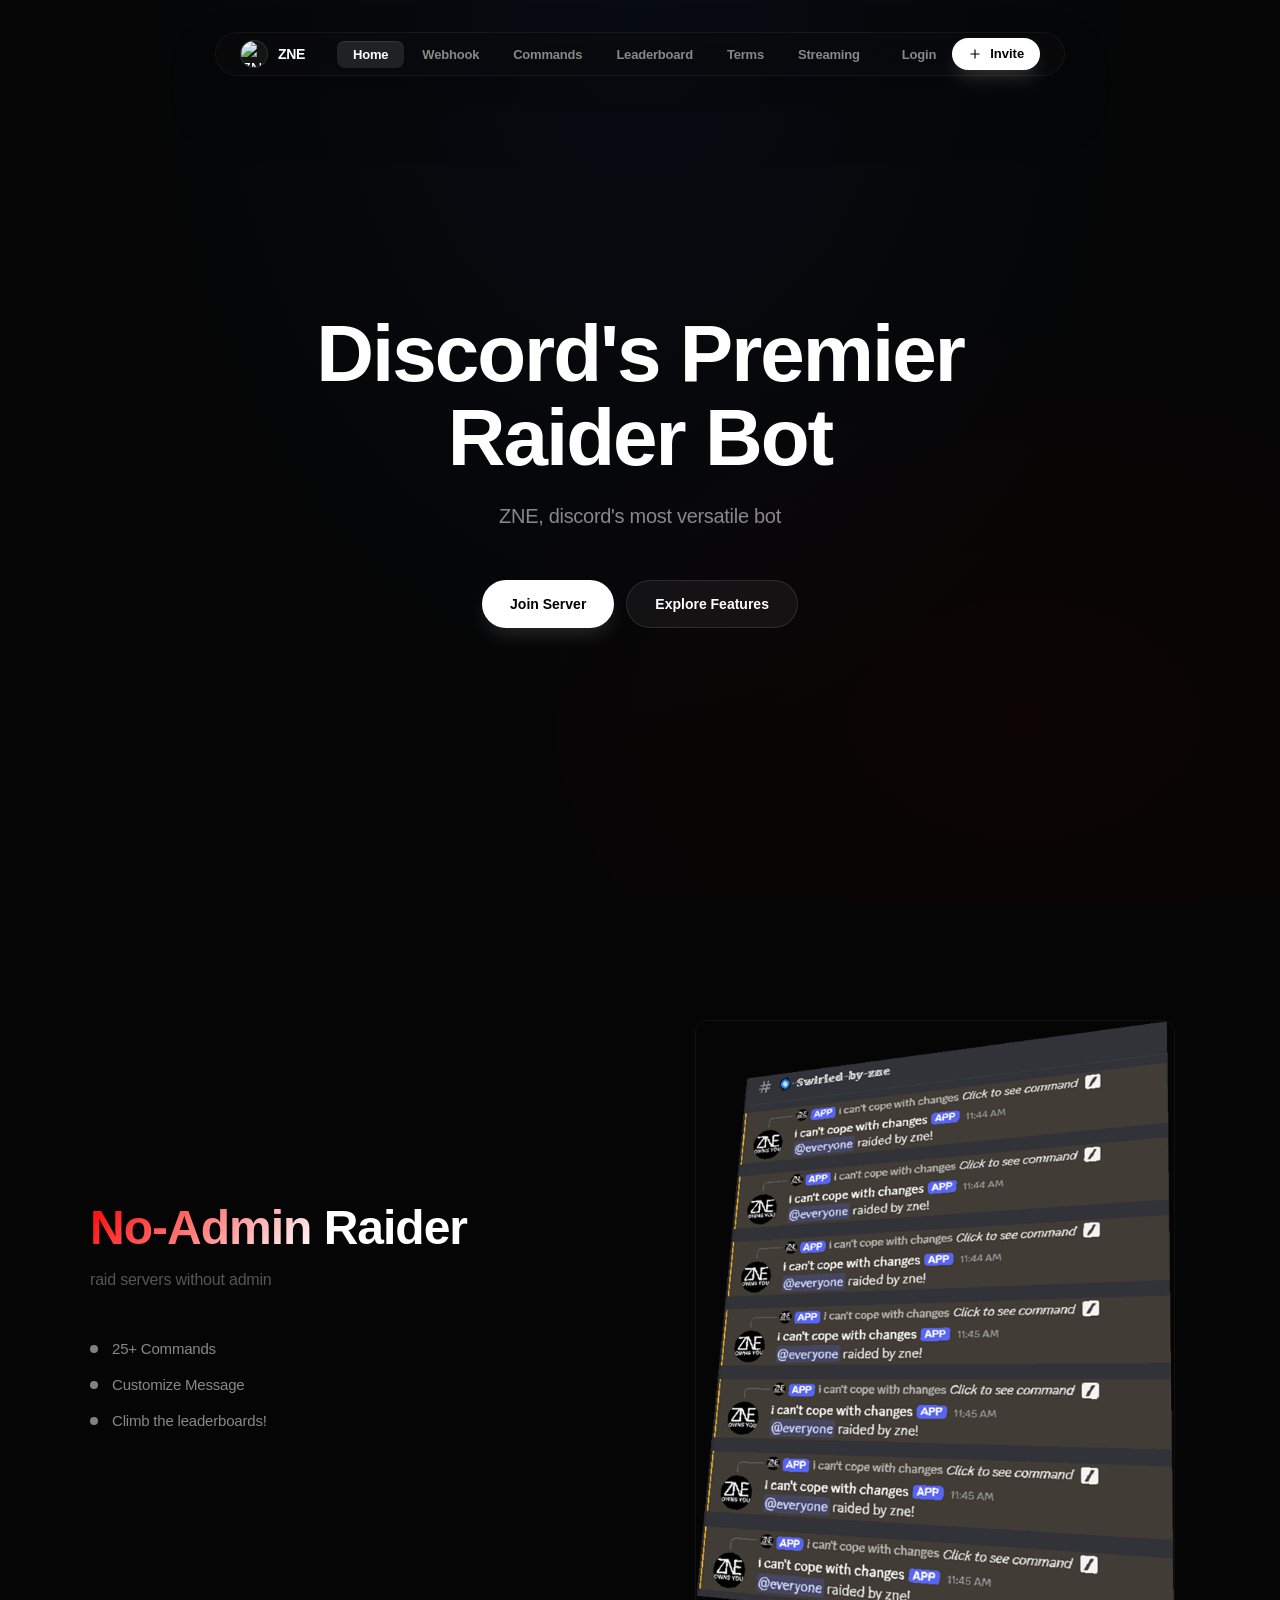
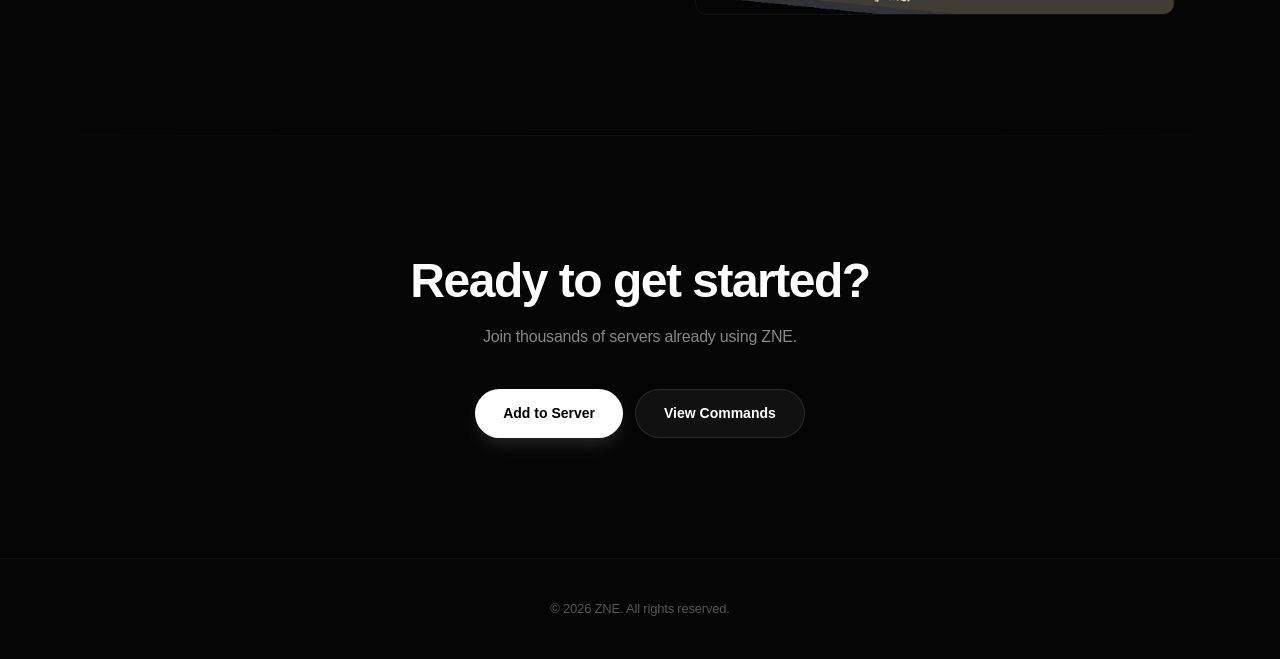
==== index.html @ 99c7ab7b "init" ====
<!DOCTYPE html>
<html lang="en">
<head>
    <meta charset="UTF-8">
    <meta name="viewport" content="width=device-width, initial-scale=1.0">
    <title>ZNE - Discord's Premier Raider Bot</title>
    <link rel="stylesheet" href="styles.css">
    <link rel="icon" href="https://zne.breed.rip/assets/zne_fat.png">
</head>
<body>
    <nav class="navbar" id="navbar">
        <div class="nav-container" id="navContainer">
            <a href="/" class="nav-logo">
                <div class="nav-logo-icon">
                    <img src="https://zne.breed.rip/assets/zne.png" alt="ZNE">
                </div>
                <span class="nav-logo-text">ZNE</span>
            </a>
            <ul class="nav-menu" id="navMenu">
                <li class="nav-item">
                    <a href="/" class="nav-link active" data-page="home">Home</a>
                </li>
                <li class="nav-item">
                    <a href="/webhook" class="nav-link" data-page="webhook">Webhook</a>
                </li>
                <li class="nav-item">
                    <a href="/commands" class="nav-link" data-page="commands">Commands</a>
                </li>
                <li class="nav-item">
                    <a href="/leaderboard" class="nav-link" data-page="leaderboard">Leaderboard</a>
                </li>
                <li class="nav-item">
                    <a href="/tos" class="nav-link" data-page="tos">Terms</a>
                </li>
                <li class="nav-item">
                    <a href="/streaming" class="nav-link" data-page="streaming">Streaming</a>
                </li>
                <div class="nav-actions">
                    <button class="nav-login">Login</button>
                    <a href="https://discord.gg/U5q7SnGnet" target="_blank" rel="noopener noreferrer" class="nav-invite">
                        <svg viewBox="0 0 24 24" fill="none" stroke="currentColor" stroke-width="2" stroke-linecap="round" stroke-linejoin="round" width="14" height="14">
                            <line x1="12" y1="5" x2="12" y2="19"></line>
                            <line x1="5" y1="12" x2="19" y2="12"></line>
                        </svg>
                        Invite
                    </a>
                </div>
            </ul>
            <button class="nav-toggle" id="navToggle" aria-label="Toggle navigation">
                <svg viewBox="0 0 24 24" fill="none" stroke="currentColor" stroke-width="2" stroke-linecap="round" stroke-linejoin="round" width="20" height="20">
                    <line x1="3" y1="12" x2="21" y2="12"></line>
                    <line x1="3" y1="6" x2="21" y2="6"></line>
                    <line x1="3" y1="18" x2="21" y2="18"></line>
                </svg>
            </button>
        </div>
    </nav>

    <main>
        <section class="hero" id="hero">
            <div class="hero-content">
                <h1 class="hero-title">Discord's Premier Raider Bot</h1>
                <p class="hero-subtitle">ZNE, discord's most versatile bot</p>
                <div class="hero-buttons">
                    <a href="https://discord.gg/U5q7SnGnet" target="_blank" rel="noopener noreferrer" class="btn btn-primary">
                        Join Server
                    </a>
                    <a href="/commands" class="btn btn-secondary">Explore Features</a>
                </div>
            </div>
        </section>

        <section class="features" id="features">
            <div class="features-container">
                <div class="features-left">
                    <h2 class="features-title">
                        <span class="gradient-text">No-Admin</span> Raider
                    </h2>
                    <p class="features-subtext">raid servers without admin</p>
                    <ul class="features-list">
                        <li class="features-list-item">
                            <span class="feature-icon"></span>
                            <span class="feature-text">25+ Commands</span>
                        </li>
                        <li class="features-list-item">
                            <span class="feature-icon"></span>
                            <span class="feature-text">Customize Message</span>
                        </li>
                        <li class="features-list-item">
                            <span class="feature-icon"></span>
                            <span class="feature-text">Climb the leaderboards!</span>
                        </li>
                    </ul>
                </div>
                <div class="features-right">
                    <div class="features-image-wrapper">
                        <img src="/assets/noadmin.png" alt="No-Admin Raider Feature" class="features-image">
                    </div>
                </div>
            </div>
        </section>

        <section class="ready" id="ready">
            <div class="ready-container">
                <h2 class="ready-title">Ready to get started?</h2>
                <p class="ready-subtitle">Join thousands of servers already using ZNE.</p>
                <div class="ready-buttons">
                    <a href="https://discord.gg/U5q7SnGnet" target="_blank" rel="noopener noreferrer" class="btn btn-primary">
                        Add to Server
                    </a>
                    <a href="/commands" class="btn btn-secondary">View Commands</a>
                </div>
            </div>
        </section>
    </main>

    <footer class="footer">
        <p>&copy; 2026 ZNE. All rights reserved.</p>
    </footer>

    <script src="script.js"></script>
</body>
</html>
---- styles.css ----
/* ==========================================
   ZNE Website - Dark Theme (breed.rip style)
   ========================================== */

/* CSS Variables */
:root {
    --color-bg-primary: #050505;
    --color-bg-secondary: #0a0a0a;
    --color-bg-tertiary: #111111;
    --color-text-primary: #ffffff;
    --color-text-secondary: #888888;
    --color-text-muted: #555555;
    --color-accent-blue: #2f6feb;
    --color-accent-blue-hover: #4a8bf5;
    --color-accent-red: #ff0000;
    --color-border: rgba(255, 255, 255, 0.05);
    --font-family: -apple-system, BlinkMacSystemFont, 'Segoe UI', Roboto, Helvetica, Arial, sans-serif;
    --nav-height: 44px;
    --transition-fast: 0.15s ease;
    --transition-normal: 0.3s ease;
    --transition-slow: 0.5s cubic-bezier(0.23, 1, 0.32, 1);
}

/* Reset & Base */
*,
*::before,
*::after {
    margin: 0;
    padding: 0;
    box-sizing: border-box;
}

html {
    scroll-behavior: smooth;
    font-size: 16px;
}

body {
    font-family: var(--font-family);
    background-color: var(--color-bg-primary);
    color: var(--color-text-primary);
    line-height: 1.6;
    min-height: 100vh;
    overflow-x: hidden;
}

a {
    text-decoration: none;
    color: inherit;
}

ul {
    list-style: none;
}

img {
    max-width: 100%;
    height: auto;
    display: block;
}

/* ==========================================
   Navigation Bar - Floating Pill
   ========================================== */

.navbar {
    position: fixed;
    top: 32px;
    left: 0;
    right: 0;
    z-index: 1000;
    display: flex;
    justify-content: center;
    padding: 0 24px;
    pointer-events: none;
}

.nav-container {
    pointer-events: auto;
    display: flex;
    align-items: center;
    background: rgba(10, 10, 10, 0.6);
    backdrop-filter: blur(32px) saturate(180%);
    -webkit-backdrop-filter: blur(32px) saturate(180%);
    border: 1px solid rgba(255, 255, 255, 0.05);
    border-radius: 9999px;
    padding: 8px 24px;
    height: var(--nav-height);
    box-shadow: 0 30px 60px -15px rgba(0, 0, 0, 0.7);
    transition: all var(--transition-slow);
    width: fit-content;
}

.nav-container.scrolled {
    background: rgba(10, 10, 10, 0.8);
    box-shadow: 0 30px 60px -10px rgba(0, 0, 0, 0.8);
}

.nav-logo {
    display: flex;
    align-items: center;
    gap: 10px;
    margin-right: 32px;
    transition: transform var(--transition-fast);
}

.nav-logo:active {
    transform: scale(0.95);
}

.nav-logo-icon {
    width: 28px;
    height: 28px;
    border-radius: 50%;
    overflow: hidden;
    background: rgba(255, 255, 255, 0.05);
    display: flex;
    align-items: center;
    justify-content: center;
    border: 1px solid rgba(255, 255, 255, 0.1);
}

.nav-logo-icon img {
    width: 100%;
    height: 100%;
    object-fit: cover;
}

.nav-logo-text {
    font-size: 14px;
    font-weight: 900;
    color: var(--color-text-primary);
    letter-spacing: -0.3px;
}

.nav-menu {
    display: flex;
    align-items: center;
    gap: 2px;
}

.nav-link {
    padding: 6px 16px;
    font-size: 13px;
    font-weight: 700;
    letter-spacing: -0.2px;
    color: var(--color-text-secondary);
    border-radius: 8px;
    transition: all var(--transition-normal);
}

.nav-link:hover {
    color: var(--color-text-primary);
    background: rgba(255, 255, 255, 0.03);
}

.nav-link.active {
    color: var(--color-text-primary);
    background: rgba(255, 255, 255, 0.1);
    box-shadow: inset 0 1px 1px rgba(255, 255, 255, 0.1);
}

.nav-actions {
    display: flex;
    align-items: center;
    gap: 16px;
    margin-left: 24px;
}

.nav-login {
    font-size: 13px;
    font-weight: 700;
    letter-spacing: -0.2px;
    color: var(--color-text-secondary);
    transition: color var(--transition-normal);
    background: none;
    border: none;
    cursor: pointer;
}

.nav-login:hover {
    color: var(--color-text-primary);
}

.nav-invite {
    display: flex;
    align-items: center;
    gap: 8px;
    background: #ffffff;
    color: #000000;
    padding: 6px 16px;
    border-radius: 9999px;
    font-size: 13px;
    font-weight: 900;
    transition: all var(--transition-normal);
    box-shadow: 0 10px 20px -5px rgba(255, 255, 255, 0.2);
}

.nav-invite:hover {
    background: #eeeeee;
}

.nav-invite:active {
    transform: scale(0.95);
}

.nav-toggle {
    display: none;
    background: none;
    border: none;
    cursor: pointer;
    padding: 8px;
    color: var(--color-text-secondary);
    transition: color var(--transition-normal);
}

.nav-toggle:hover {
    color: var(--color-text-primary);
}

/* ==========================================
   Hero Section
   ========================================== */

.hero {
    position: relative;
    min-height: 100vh;
    display: flex;
    align-items: center;
    justify-content: center;
    text-align: center;
    padding: 120px 24px 80px;
    overflow: hidden;
}

.hero::before {
    content: '';
    position: absolute;
    top: 0;
    left: 0;
    right: 0;
    bottom: 0;
    background:
        radial-gradient(ellipse at 50% 0%, rgba(47, 111, 235, 0.06) 0%, transparent 60%),
        radial-gradient(ellipse at 80% 80%, rgba(255, 0, 0, 0.03) 0%, transparent 40%);
    pointer-events: none;
}

.hero-content {
    position: relative;
    z-index: 1;
    max-width: 800px;
}

.hero-title {
    font-size: clamp(2.5rem, 7vw, 5rem);
    font-weight: 900;
    line-height: 1.05;
    letter-spacing: -2px;
    margin-bottom: 20px;
    color: var(--color-text-primary);
}

.hero-subtitle {
    font-size: clamp(1rem, 2.5vw, 1.25rem);
    font-weight: 400;
    color: var(--color-text-secondary);
    margin-bottom: 48px;
    letter-spacing: -0.3px;
}

.hero-buttons {
    display: flex;
    gap: 12px;
    justify-content: center;
    flex-wrap: wrap;
}

/* ==========================================
   Buttons
   ========================================== */

.btn {
    display: inline-flex;
    align-items: center;
    justify-content: center;
    padding: 12px 28px;
    font-size: 14px;
    font-weight: 700;
    border-radius: 9999px;
    cursor: pointer;
    transition: all var(--transition-normal);
    border: none;
    gap: 8px;
}

.btn-primary {
    background: #ffffff;
    color: #000000;
    box-shadow: 0 10px 20px -5px rgba(255, 255, 255, 0.15);
}

.btn-primary:hover {
    background: #eeeeee;
    transform: translateY(-2px);
    box-shadow: 0 14px 28px -5px rgba(255, 255, 255, 0.2);
}

.btn-primary:active {
    transform: scale(0.95);
}

.btn-secondary {
    background: rgba(255, 255, 255, 0.05);
    color: var(--color-text-primary);
    border: 1px solid rgba(255, 255, 255, 0.1);
}

.btn-secondary:hover {
    background: rgba(255, 255, 255, 0.1);
    border-color: rgba(255, 255, 255, 0.15);
    transform: translateY(-2px);
}

.btn-secondary:active {
    transform: scale(0.95);
}

/* ==========================================
   Features Section
   ========================================== */

.features {
    padding: 120px 24px;
    background: var(--color-bg-primary);
    position: relative;
}

.features-container {
    max-width: 1100px;
    margin: 0 auto;
    display: grid;
    grid-template-columns: 1fr 1fr;
    gap: 80px;
    align-items: center;
}

.features-left {
    display: flex;
    flex-direction: column;
    gap: 12px;
}

.features-title {
    font-size: clamp(2rem, 4vw, 3rem);
    font-weight: 900;
    line-height: 1.1;
    letter-spacing: -1px;
    color: var(--color-text-primary);
}

.gradient-text {
    background: linear-gradient(135deg, #ff0000 0%, #ffffff 100%);
    -webkit-background-clip: text;
    -webkit-text-fill-color: transparent;
    background-clip: text;
}

.features-subtext {
    font-size: 16px;
    color: var(--color-text-muted);
    margin-bottom: 16px;
    letter-spacing: -0.2px;
}

.features-list {
    display: flex;
    flex-direction: column;
    gap: 12px;
    margin-top: 16px;
}

.features-list-item {
    display: flex;
    align-items: center;
    gap: 14px;
}

.feature-icon {
    width: 8px;
    height: 8px;
    min-width: 8px;
    border-radius: 50%;
    background: var(--color-text-primary);
    opacity: 0.5;
}

.feature-text {
    font-size: 15px;
    font-weight: 500;
    color: var(--color-text-secondary);
    letter-spacing: -0.2px;
}

.features-right {
    display: flex;
    justify-content: center;
    align-items: center;
}

.features-image-wrapper {
    width: 100%;
    max-width: 480px;
    border-radius: 12px;
    overflow: hidden;
    border: 1px solid rgba(255, 255, 255, 0.05);
    transition: transform var(--transition-normal);
}

.features-image-wrapper:hover {
    transform: scale(1.02);
}

.features-image {
    width: 100%;
    height: auto;
    display: block;
}

/* ==========================================
   Ready Section
   ========================================== */

.ready {
    padding: 120px 24px;
    background: var(--color-bg-primary);
    position: relative;
    text-align: center;
}

.ready::before {
    content: '';
    position: absolute;
    top: 0;
    left: 0;
    right: 0;
    height: 1px;
    background: linear-gradient(90deg, transparent, rgba(255, 255, 255, 0.05), transparent);
}

.ready-container {
    max-width: 600px;
    margin: 0 auto;
    animation: fadeInUp 0.8s ease 0.6s forwards;
    opacity: 0;
}

.ready-title {
    font-size: clamp(2rem, 5vw, 3rem);
    font-weight: 900;
    line-height: 1.1;
    letter-spacing: -1.5px;
    margin-bottom: 16px;
    color: var(--color-text-primary);
}

.ready-subtitle {
    font-size: 16px;
    color: var(--color-text-secondary);
    margin-bottom: 40px;
    letter-spacing: -0.2px;
}

.ready-buttons {
    display: flex;
    gap: 12px;
    justify-content: center;
    flex-wrap: wrap;
}

/* ==========================================
   Footer
   ========================================== */

.footer {
    padding: 40px 24px;
    text-align: center;
    background: var(--color-bg-primary);
    border-top: 1px solid rgba(255, 255, 255, 0.03);
}

.footer p {
    color: var(--color-text-muted);
    font-size: 13px;
    letter-spacing: -0.2px;
}

/* ==========================================
   Responsive Design
   ========================================== */

@media (max-width: 1024px) {
    .features-container {
        gap: 48px;
    }
}

@media (max-width: 768px) {
    .navbar {
        top: 16px;
        padding: 0 16px;
    }

    .nav-container {
        width: 100%;
        justify-content: space-between;
        padding: 8px 16px;
    }

    .nav-logo {
        margin-right: 0;
    }

    .nav-menu,
    .nav-actions {
        display: none;
    }

    .nav-toggle {
        display: flex;
        align-items: center;
        justify-content: center;
    }

    .nav-menu.active {
        display: flex;
        position: absolute;
        top: calc(100% + 8px);
        left: 0;
        right: 0;
        flex-direction: column;
        align-items: stretch;
        background: rgba(10, 10, 10, 0.9);
        backdrop-filter: blur(32px);
        -webkit-backdrop-filter: blur(32px);
        border-radius: 16px;
        padding: 8px;
        border: 1px solid rgba(255, 255, 255, 0.05);
        box-shadow: 0 30px 60px -15px rgba(0, 0, 0, 0.7);
    }

    .nav-menu.active .nav-link {
        padding: 12px 16px;
        text-align: center;
    }

    .nav-menu.active .nav-actions {
        display: flex;
        flex-direction: column;
        align-items: stretch;
        margin: 8px 0 0;
        gap: 8px;
    }

    .nav-menu.active .nav-login,
    .nav-menu.active .nav-invite {
        text-align: center;
        justify-content: center;
        padding: 10px 16px;
    }

    .hero {
        padding: 140px 20px 60px;
    }

    .hero-buttons {
        flex-direction: column;
        align-items: center;
    }

    .btn {
        width: 100%;
        max-width: 280px;
    }

    .features {
        padding: 80px 20px;
    }

    .features-container {
        grid-template-columns: 1fr;
        gap: 48px;
    }

    .features-right {
        order: -1;
    }

    .features-image-wrapper {
        max-width: 360px;
        margin: 0 auto;
    }
}

@media (max-width: 480px) {
    .hero-title {
        font-size: 2rem;
        letter-spacing: -1px;
    }

    .hero-subtitle {
        font-size: 0.95rem;
    }

    .features-title {
        font-size: 1.75rem;
    }

    .ready {
        padding: 80px 20px;
    }

    .ready-title {
        font-size: 1.75rem;
    }
}

/* ==========================================
   Animations
   ========================================== */

@keyframes fadeInUp {
    from {
        opacity: 0;
        transform: translateY(24px);
    }
    to {
        opacity: 1;
        transform: translateY(0);
    }
}

.hero-content {
    animation: fadeInUp 0.8s ease forwards;
}

.features-left {
    animation: fadeInUp 0.8s ease 0.2s forwards;
    opacity: 0;
}

.features-right {
    animation: fadeInUp 0.8s ease 0.4s forwards;
    opacity: 0;
}

/* ==========================================
   Scrollbar & Selection
   ========================================== */

::-webkit-scrollbar {
    width: 8px;
}

::-webkit-scrollbar-track {
    background: var(--color-bg-primary);
}

::-webkit-scrollbar-thumb {
    background: rgba(255, 255, 255, 0.1);
    border-radius: 4px;
}

::-webkit-scrollbar-thumb:hover {
    background: rgba(255, 255, 255, 0.15);
}

::selection {
    background-color: rgba(255, 0, 0, 0.3);
    color: #ffffff;
}
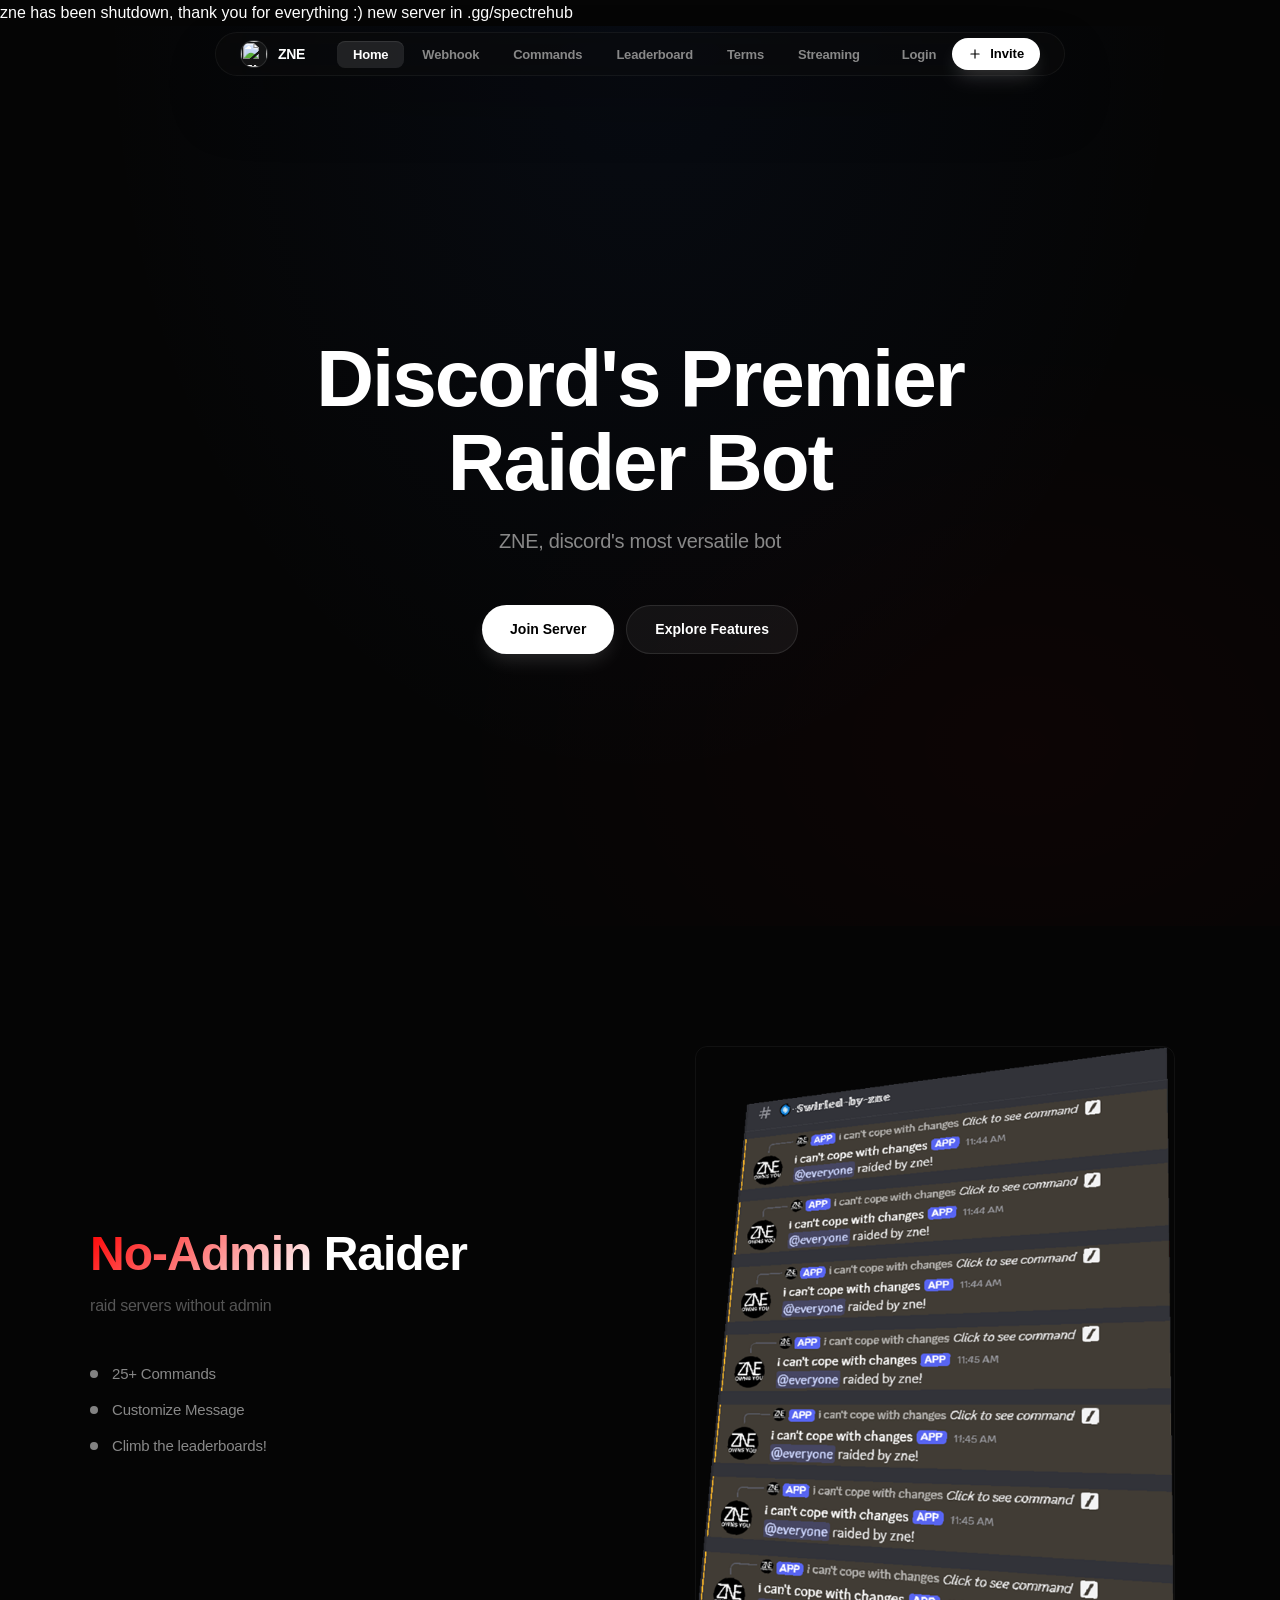
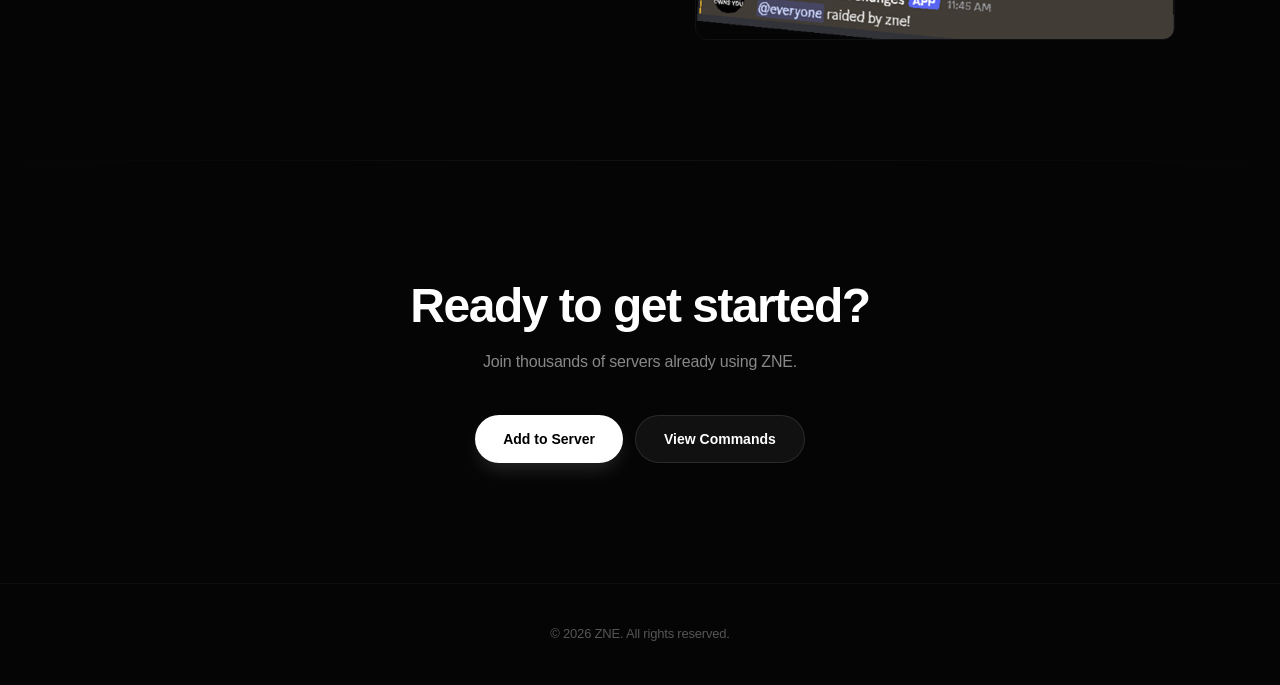
==== commit 5ae1028d: "Add shutdown notice to index.html Added shutdown message and new server link." ====
--- a/index.html
+++ b/index.html
@@ -1,3 +1,7 @@
+zne has been shutdown, thank you for everything :)
+new server in .gg/spectrehub
+
+
 <!DOCTYPE html>
 <html lang="en">
 <head>
